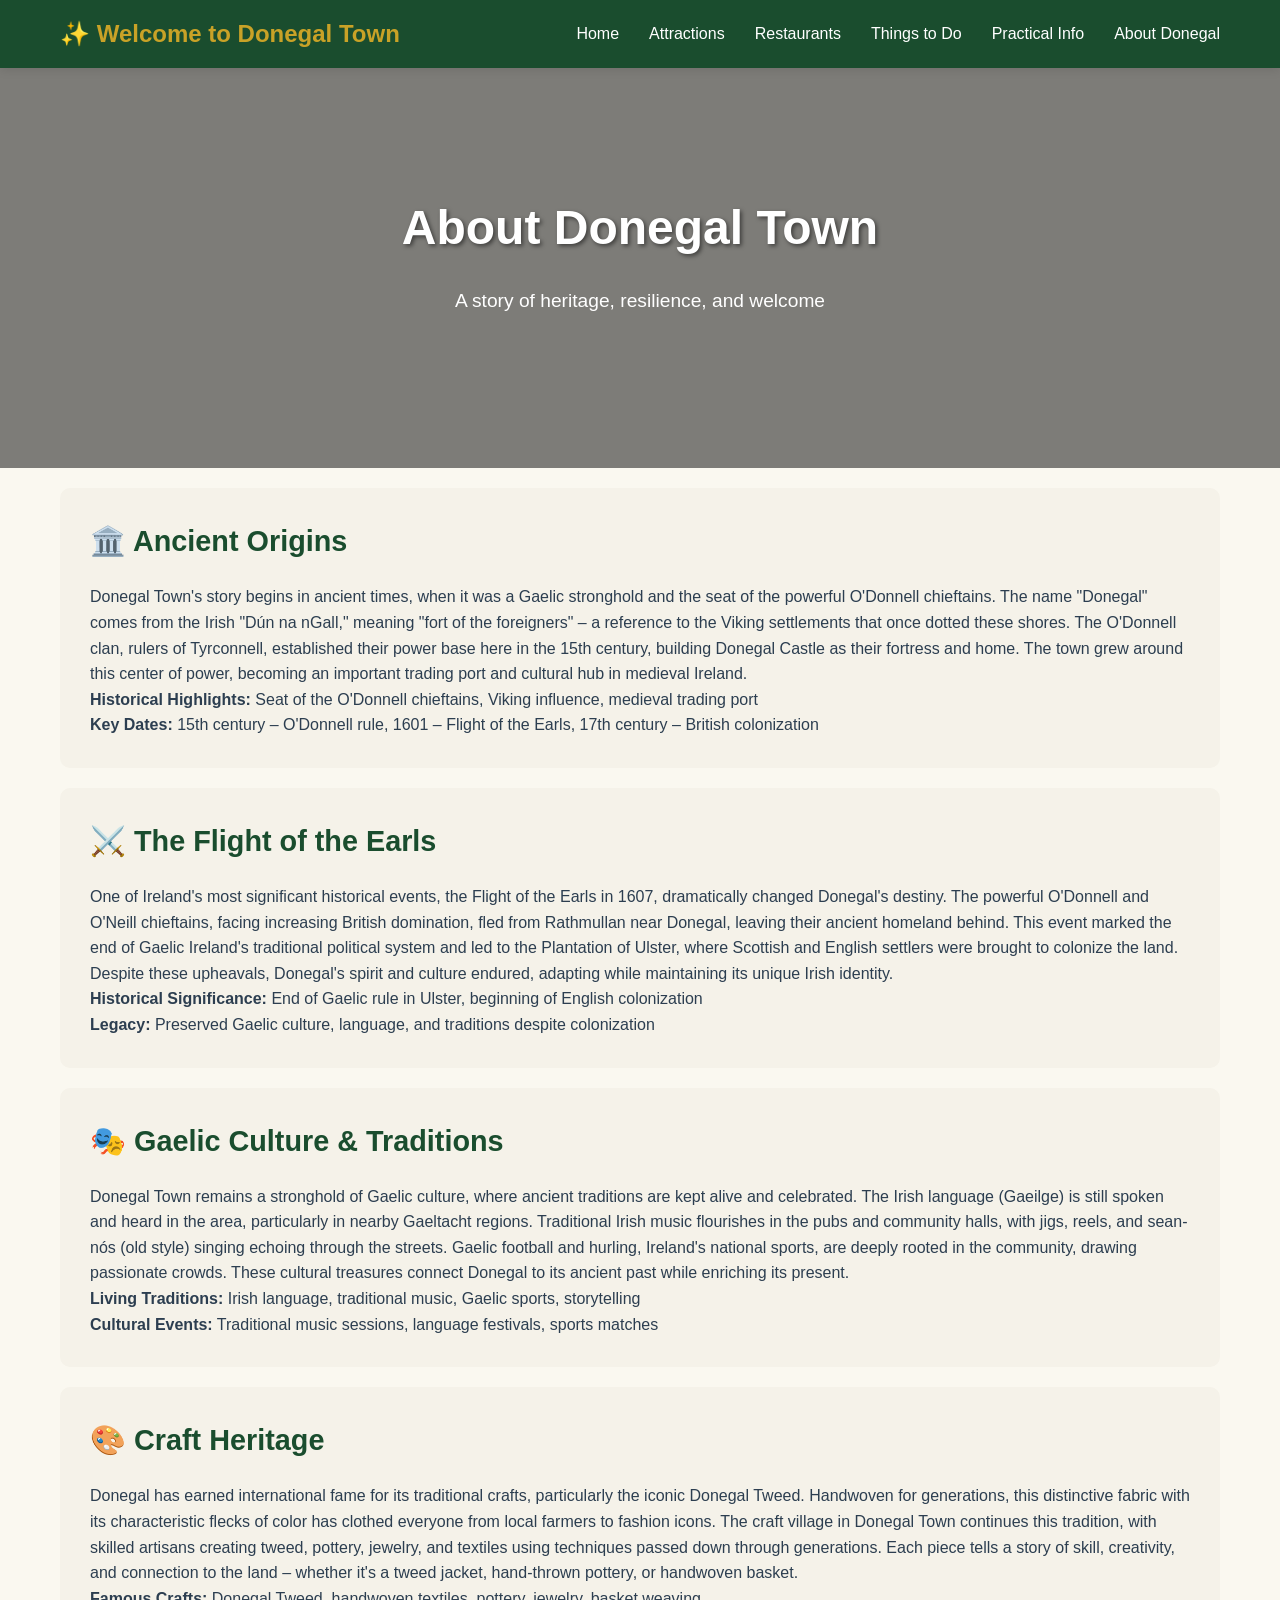
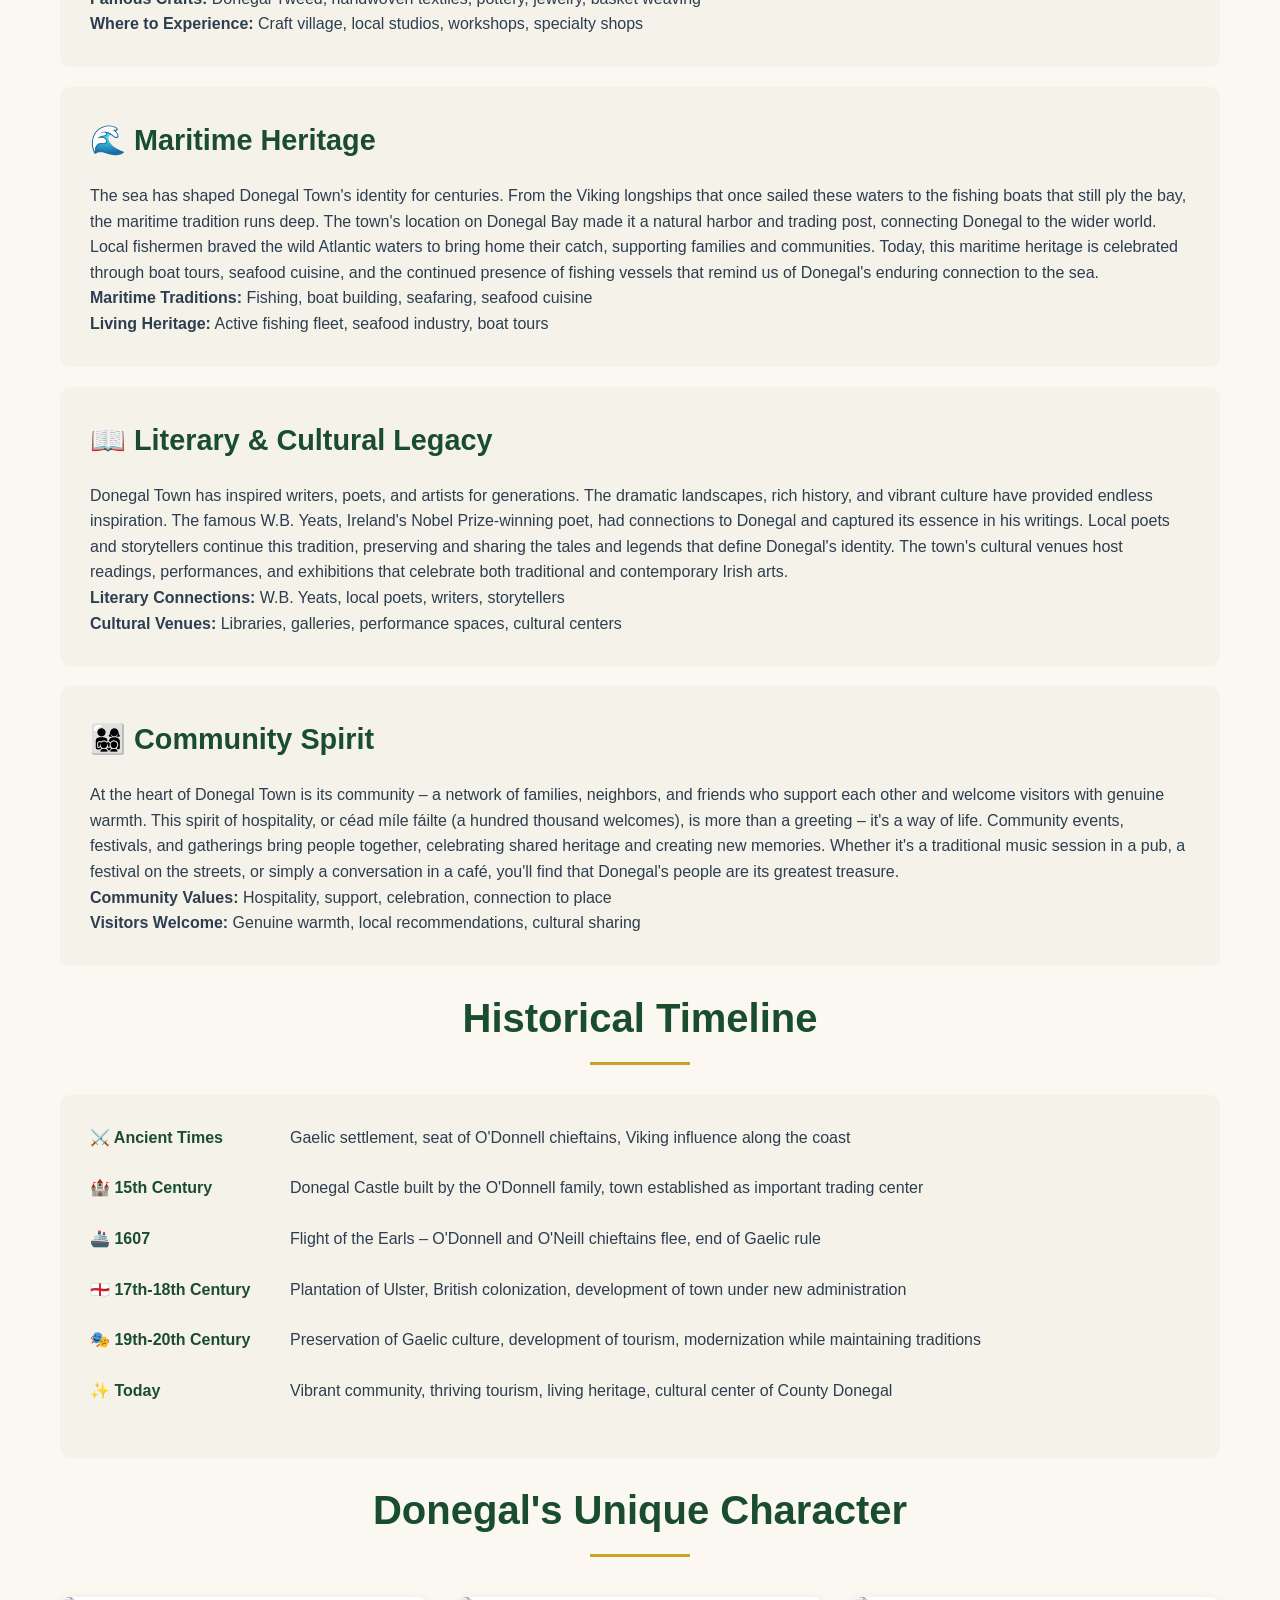
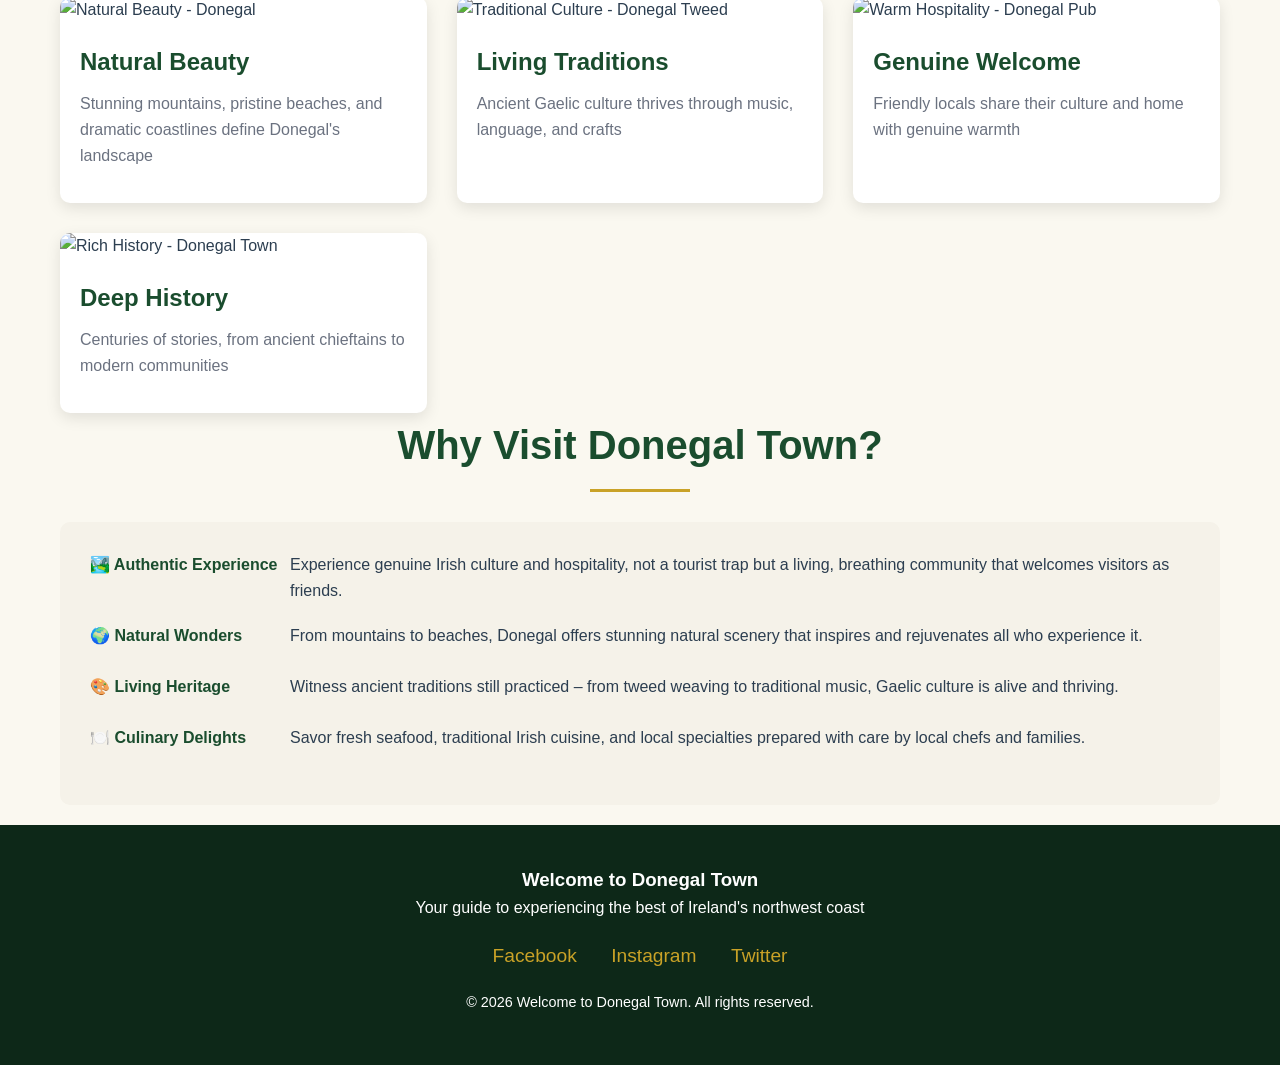
==== pages/about.html @ b7d8b686 "Make home screen cards clickable on mobile/tablet and add Donegal GAA crest logo" ====
<!DOCTYPE html>
<html lang="en">
<head>
    <meta charset="UTF-8">
    <meta name="viewport" content="width=device-width, initial-scale=1.0">
    <meta name="description" content="Learn about Donegal Town's rich history, Irish heritage, and culture. Discover the stories, traditions, and people that make this Irish town special.">
    <meta name="keywords" content="Donegal Town history, Irish heritage, Donegal culture, Irish traditions, County Donegal history">
    <title>About Donegal Town - History, Heritage & Culture</title>
    <link rel="stylesheet" href="../css/style.css">
</head>
<body>
    <header>
        <div class="container">
            <nav>
                <div class="logo">✨ Welcome to Donegal Town</div>
                <ul class="nav-links">
                    <li><a href="../index.html">Home</a></li>
                    <li><a href="attractions.html">Attractions</a></li>
                    <li><a href="restaurants.html">Restaurants</a></li>
                    <li><a href="things-to-do.html">Things to Do</a></li>
                    <li><a href="practical-info.html">Practical Info</a></li>
                    <li><a href="about.html">About Donegal</a></li>
                </ul>
            </nav>
        </div>
    </header>

    <section class="hero" style="background: linear-gradient(rgba(0,0,0,0.5), rgba(0,0,0,0.5)), url('https://upload.wikimedia.org/wikipedia/commons/4/4c/Donegal_Castle%2C_Donegal_Ireland.jpg') center/cover; height: 400px">
        <div class="hero-content container">
            <h1>About Donegal Town</h1>
            <p>A story of heritage, resilience, and welcome</p>
        </div>
    </section>

    <section class="container">
        <div class="info-section">
            <h3>🏛️ Ancient Origins</h3>
            <p>Donegal Town's story begins in ancient times, when it was a Gaelic stronghold and the seat of the powerful O'Donnell chieftains. The name "Donegal" comes from the Irish "Dún na nGall," meaning "fort of the foreigners" – a reference to the Viking settlements that once dotted these shores. The O'Donnell clan, rulers of Tyrconnell, established their power base here in the 15th century, building Donegal Castle as their fortress and home. The town grew around this center of power, becoming an important trading port and cultural hub in medieval Ireland.</p>
            <p><strong>Historical Highlights:</strong> Seat of the O'Donnell chieftains, Viking influence, medieval trading port</p>
            <p><strong>Key Dates:</strong> 15th century – O'Donnell rule, 1601 – Flight of the Earls, 17th century – British colonization</p>
        </div>

        <div class="info-section">
            <h3>⚔️ The Flight of the Earls</h3>
            <p>One of Ireland's most significant historical events, the Flight of the Earls in 1607, dramatically changed Donegal's destiny. The powerful O'Donnell and O'Neill chieftains, facing increasing British domination, fled from Rathmullan near Donegal, leaving their ancient homeland behind. This event marked the end of Gaelic Ireland's traditional political system and led to the Plantation of Ulster, where Scottish and English settlers were brought to colonize the land. Despite these upheavals, Donegal's spirit and culture endured, adapting while maintaining its unique Irish identity.</p>
            <p><strong>Historical Significance:</strong> End of Gaelic rule in Ulster, beginning of English colonization</p>
            <p><strong>Legacy:</strong> Preserved Gaelic culture, language, and traditions despite colonization</p>
        </div>

        <div class="info-section">
            <h3>🎭 Gaelic Culture & Traditions</h3>
            <p>Donegal Town remains a stronghold of Gaelic culture, where ancient traditions are kept alive and celebrated. The Irish language (Gaeilge) is still spoken and heard in the area, particularly in nearby Gaeltacht regions. Traditional Irish music flourishes in the pubs and community halls, with jigs, reels, and sean-nós (old style) singing echoing through the streets. Gaelic football and hurling, Ireland's national sports, are deeply rooted in the community, drawing passionate crowds. These cultural treasures connect Donegal to its ancient past while enriching its present.</p>
            <p><strong>Living Traditions:</strong> Irish language, traditional music, Gaelic sports, storytelling</p>
            <p><strong>Cultural Events:</strong> Traditional music sessions, language festivals, sports matches</p>
        </div>

        <div class="info-section">
            <h3>🎨 Craft Heritage</h3>
            <p>Donegal has earned international fame for its traditional crafts, particularly the iconic Donegal Tweed. Handwoven for generations, this distinctive fabric with its characteristic flecks of color has clothed everyone from local farmers to fashion icons. The craft village in Donegal Town continues this tradition, with skilled artisans creating tweed, pottery, jewelry, and textiles using techniques passed down through generations. Each piece tells a story of skill, creativity, and connection to the land – whether it's a tweed jacket, hand-thrown pottery, or handwoven basket.</p>
            <p><strong>Famous Crafts:</strong> Donegal Tweed, handwoven textiles, pottery, jewelry, basket weaving</p>
            <p><strong>Where to Experience:</strong> Craft village, local studios, workshops, specialty shops</p>
        </div>

        <div class="info-section">
            <h3>🌊 Maritime Heritage</h3>
            <p>The sea has shaped Donegal Town's identity for centuries. From the Viking longships that once sailed these waters to the fishing boats that still ply the bay, the maritime tradition runs deep. The town's location on Donegal Bay made it a natural harbor and trading post, connecting Donegal to the wider world. Local fishermen braved the wild Atlantic waters to bring home their catch, supporting families and communities. Today, this maritime heritage is celebrated through boat tours, seafood cuisine, and the continued presence of fishing vessels that remind us of Donegal's enduring connection to the sea.</p>
            <p><strong>Maritime Traditions:</strong> Fishing, boat building, seafaring, seafood cuisine</p>
            <p><strong>Living Heritage:</strong> Active fishing fleet, seafood industry, boat tours</p>
        </div>

        <div class="info-section">
            <h3>📖 Literary & Cultural Legacy</h3>
            <p>Donegal Town has inspired writers, poets, and artists for generations. The dramatic landscapes, rich history, and vibrant culture have provided endless inspiration. The famous W.B. Yeats, Ireland's Nobel Prize-winning poet, had connections to Donegal and captured its essence in his writings. Local poets and storytellers continue this tradition, preserving and sharing the tales and legends that define Donegal's identity. The town's cultural venues host readings, performances, and exhibitions that celebrate both traditional and contemporary Irish arts.</p>
            <p><strong>Literary Connections:</strong> W.B. Yeats, local poets, writers, storytellers</p>
            <p><strong>Cultural Venues:</strong> Libraries, galleries, performance spaces, cultural centers</p>
        </div>

        <div class="info-section">
            <h3>👨‍👩‍👧‍👦 Community Spirit</h3>
            <p>At the heart of Donegal Town is its community – a network of families, neighbors, and friends who support each other and welcome visitors with genuine warmth. This spirit of hospitality, or céad míle fáilte (a hundred thousand welcomes), is more than a greeting – it's a way of life. Community events, festivals, and gatherings bring people together, celebrating shared heritage and creating new memories. Whether it's a traditional music session in a pub, a festival on the streets, or simply a conversation in a café, you'll find that Donegal's people are its greatest treasure.</p>
            <p><strong>Community Values:</strong> Hospitality, support, celebration, connection to place</p>
            <p><strong>Visitors Welcome:</strong> Genuine warmth, local recommendations, cultural sharing</p>
        </div>
    </section>

    <section class="container">
        <h2>Historical Timeline</h2>
        <div class="info-section">
            <div class="info-item">
                <h4>⚔️ Ancient Times</h4>
                <p>Gaelic settlement, seat of O'Donnell chieftains, Viking influence along the coast</p>
            </div>
            <div class="info-item">
                <h4>🏰 15th Century</h4>
                <p>Donegal Castle built by the O'Donnell family, town established as important trading center</p>
            </div>
            <div class="info-item">
                <h4>🚢 1607</h4>
                <p>Flight of the Earls – O'Donnell and O'Neill chieftains flee, end of Gaelic rule</p>
            </div>
            <div class="info-item">
                <h4>🏴󠁧󠁢󠁥󠁮󠁧󠁿 17th-18th Century</h4>
                <p>Plantation of Ulster, British colonization, development of town under new administration</p>
            </div>
            <div class="info-item">
                <h4>🎭 19th-20th Century</h4>
                <p>Preservation of Gaelic culture, development of tourism, modernization while maintaining traditions</p>
            </div>
            <div class="info-item">
                <h4>✨ Today</h4>
                <p>Vibrant community, thriving tourism, living heritage, cultural center of County Donegal</p>
            </div>
        </div>
    </section>

    <section class="container">
        <h2>Donegal's Unique Character</h2>
        <div class="card-grid">
            <div class="card">
                <img src="https://upload.wikimedia.org/wikipedia/commons/3/32/Ruin_and_Bluestack_Mountains_-_geograph.org.uk_-_3379402.jpg" alt="Natural Beauty - Donegal">
                <div class="card-content">
                    <h3>Natural Beauty</h3>
                    <p>Stunning mountains, pristine beaches, and dramatic coastlines define Donegal's landscape</p>
                </div>
            </div>
            <div class="card">
                <img src="https://upload.wikimedia.org/wikipedia/commons/4/4c/Donegal_Tweed_Centre%2C_Ardara_-_geograph.org.uk_-_2518731.jpg" alt="Traditional Culture - Donegal Tweed">
                <div class="card-content">
                    <h3>Living Traditions</h3>
                    <p>Ancient Gaelic culture thrives through music, language, and crafts</p>
                </div>
            </div>
            <div class="card">
                <img src="https://upload.wikimedia.org/wikipedia/commons/7/75/County_Donegal_-_Donegal_Town_-_The_Olde_Castle_Bar_%5E_Restaurant_-_geograph.org.uk_-_3992911.jpg" alt="Warm Hospitality - Donegal Pub">
                <div class="card-content">
                    <h3>Genuine Welcome</h3>
                    <p>Friendly locals share their culture and home with genuine warmth</p>
                </div>
            </div>
            <div class="card">
                <img src="https://upload.wikimedia.org/wikipedia/commons/f/fd/Horse-chestnut_tree_Donegal_town_-_geograph.org.uk_-_408567.jpg" alt="Rich History - Donegal Town">
                <div class="card-content">
                    <h3>Deep History</h3>
                    <p>Centuries of stories, from ancient chieftains to modern communities</p>
                </div>
            </div>
        </div>
    </section>

    <section class="container">
        <h2>Why Visit Donegal Town?</h2>
        <div class="info-section">
            <div class="info-item">
                <h4>🏞️ Authentic Experience</h4>
                <p>Experience genuine Irish culture and hospitality, not a tourist trap but a living, breathing community that welcomes visitors as friends.</p>
            </div>
            <div class="info-item">
                <h4>🌍 Natural Wonders</h4>
                <p>From mountains to beaches, Donegal offers stunning natural scenery that inspires and rejuvenates all who experience it.</p>
            </div>
            <div class="info-item">
                <h4>🎨 Living Heritage</h4>
                <p>Witness ancient traditions still practiced – from tweed weaving to traditional music, Gaelic culture is alive and thriving.</p>
            </div>
            <div class="info-item">
                <h4>🍽️ Culinary Delights</h4>
                <p>Savor fresh seafood, traditional Irish cuisine, and local specialties prepared with care by local chefs and families.</p>
            </div>
        </div>
    </section>

    <footer>
        <div class="container">
            <h3>Welcome to Donegal Town</h3>
            <p>Your guide to experiencing the best of Ireland's northwest coast</p>
            <div class="social-links">
                <a href="#">Facebook</a>
                <a href="#">Instagram</a>
                <a href="#">Twitter</a>
            </div>
            <p style="margin-top: 20px; font-size: 0.9rem">&copy; 2026 Welcome to Donegal Town. All rights reserved.</p>
        </div>
    </footer>

    <script src="../js/script.js"></script>
</body>
</html>
---- css/style.css ----
* {
    margin: 0;
    padding: 0;
    box-sizing: border-box
}

:root {
    --primary-green: #1a4d2e;
    --dark-green: #0d2818;
    --accent-gold: #c9a227;
    --warm-cream: #faf8f0;
    --light-cream: #f5f2e9;
    --text-dark: #2c3e50;
    --text-light: #6b7280;
    --white: #ffffff;
    --shadow: rgba(0,0,0,0.1)
}

body {
    font-family: 'Inter', -apple-system, BlinkMacSystemFont, 'Segoe UI', Roboto, Oxygen, Ubuntu, Cantarell, sans-serif;
    line-height: 1.6;
    color: var(--text-dark);
    background-color: var(--warm-cream)
}

.container {
    max-width: 1200px;
    margin: 0 auto;
    padding: 0 20px
}

header {
    background: var(--primary-green);
    color: var(--white);
    padding: 15px 0;
    position: sticky;
    top: 0;
    z-index: 1000;
    box-shadow: 0 2px 10px var(--shadow)
}

nav {
    display: flex;
    justify-content: space-between;
    align-items: center
}

.logo {
    font-size: 1.5rem;
    font-weight: bold;
    color: var(--accent-gold);
    display: flex;
    align-items: center;
    gap: 10px
}

.crest-image {
    width: 40px;
    height: 40px;
    object-fit: contain
}

.nav-links {
    display: flex;
    list-style: none;
    gap: 30px
}

.nav-links a {
    color: var(--white);
    text-decoration: none;
    transition: color 0.3s
}

.nav-links a:hover {
    color: var(--accent-gold)
}

.hero {
    background: linear-gradient(rgba(0,0,0,0.5), rgba(0,0,0,0.5)), url('https://upload.wikimedia.org/wikipedia/commons/3/30/Donegal_Bay%2C_Donegal_Town_-_geograph.org.uk_-_5429090.jpg') center/cover;
    height: 500px;
    display: flex;
    align-items: center;
    justify-content: center;
    text-align: center;
    color: var(--white)
}

.hero-content h1 {
    font-size: 3rem;
    margin-bottom: 20px;
    text-shadow: 2px 2px 4px rgba(0,0,0,0.5)
}

.hero-content p {
    font-size: 1.2rem;
    margin-bottom: 30px
}

.cta-button {
    display: inline-block;
    background: var(--accent-gold);
    color: var(--white);
    padding: 15px 40px;
    text-decoration: none;
    border-radius: 5px;
    font-size: 1.1rem;
    transition: background 0.3s
}

.cta-button:hover {
    background: #a88620
}

section {
    padding: 60px 0
}

h2 {
    color: var(--primary-green);
    font-size: 2.5rem;
    margin-bottom: 30px;
    text-align: center;
    position: relative;
    padding-bottom: 15px
}

h2::after {
    content: '';
    position: absolute;
    bottom: 0;
    left: 50%;
    transform: translateX(-50%);
    width: 100px;
    height: 3px;
    background: var(--accent-gold)
}

.card-grid {
    display: grid;
    grid-template-columns: repeat(auto-fit, minmax(300px, 1fr));
    gap: 30px;
    margin-top: 40px
}

.card-link {
    text-decoration: none;
    color: inherit;
    display: block
}

.card {
    background: var(--white);
    border-radius: 10px;
    overflow: hidden;
    box-shadow: 0 5px 15px var(--shadow);
    transition: transform 0.3s, box-shadow 0.3s
}

.card-link:hover .card {
    transform: translateY(-5px);
    box-shadow: 0 8px 20px var(--shadow)
}

.card img {
    width: 100%;
    height: 200px;
    object-fit: cover
}

.card-content {
    padding: 20px
}

.card-content h3 {
    color: var(--primary-green);
    margin-bottom: 10px;
    font-size: 1.5rem
}

.card-content p {
    color: var(--text-light);
    margin-bottom: 15px
}

.info-section {
    background: var(--light-cream);
    border-radius: 10px;
    padding: 30px;
    margin: 20px 0
}

.info-section h3 {
    color: var(--primary-green);
    margin-bottom: 20px;
    font-size: 1.8rem
}

.info-item {
    display: flex;
    align-items: flex-start;
    margin-bottom: 20px
}

.info-item h4 {
    color: var(--primary-green);
    margin-bottom: 5px;
    min-width: 200px
}

footer {
    background: var(--dark-green);
    color: var(--white);
    padding: 40px 0;
    text-align: center
}

footer p {
    margin-bottom: 10px
}

.social-links {
    margin-top: 20px
}

.social-links a {
    color: var(--accent-gold);
    margin: 0 15px;
    text-decoration: none;
    font-size: 1.2rem
}

.celtic-border {
    border: 2px solid var(--accent-gold);
    position: relative;
    padding: 5px
}

.celtic-border::before,
.celtic-border::after {
    content: '';
    position: absolute;
    width: 30px;
    height: 30px;
    border: 2px solid var(--accent-gold)
}

.celtic-border::before {
    top: -10px;
    left: -10px;
    border-right: none;
    border-bottom: none
}

.celtic-border::after {
    bottom: -10px;
    right: -10px;
    border-left: none;
    border-top: none
}

@media (max-width: 768px) {
    .nav-links {
        display: none
    }

    .hero-content h1 {
        font-size: 2rem
    }

    .hero-content p {
        font-size: 1rem
    }

    h2 {
        font-size: 2rem
    }

    .info-item {
        flex-direction: column
    }

    .info-item h4 {
        min-width: auto
    }
}
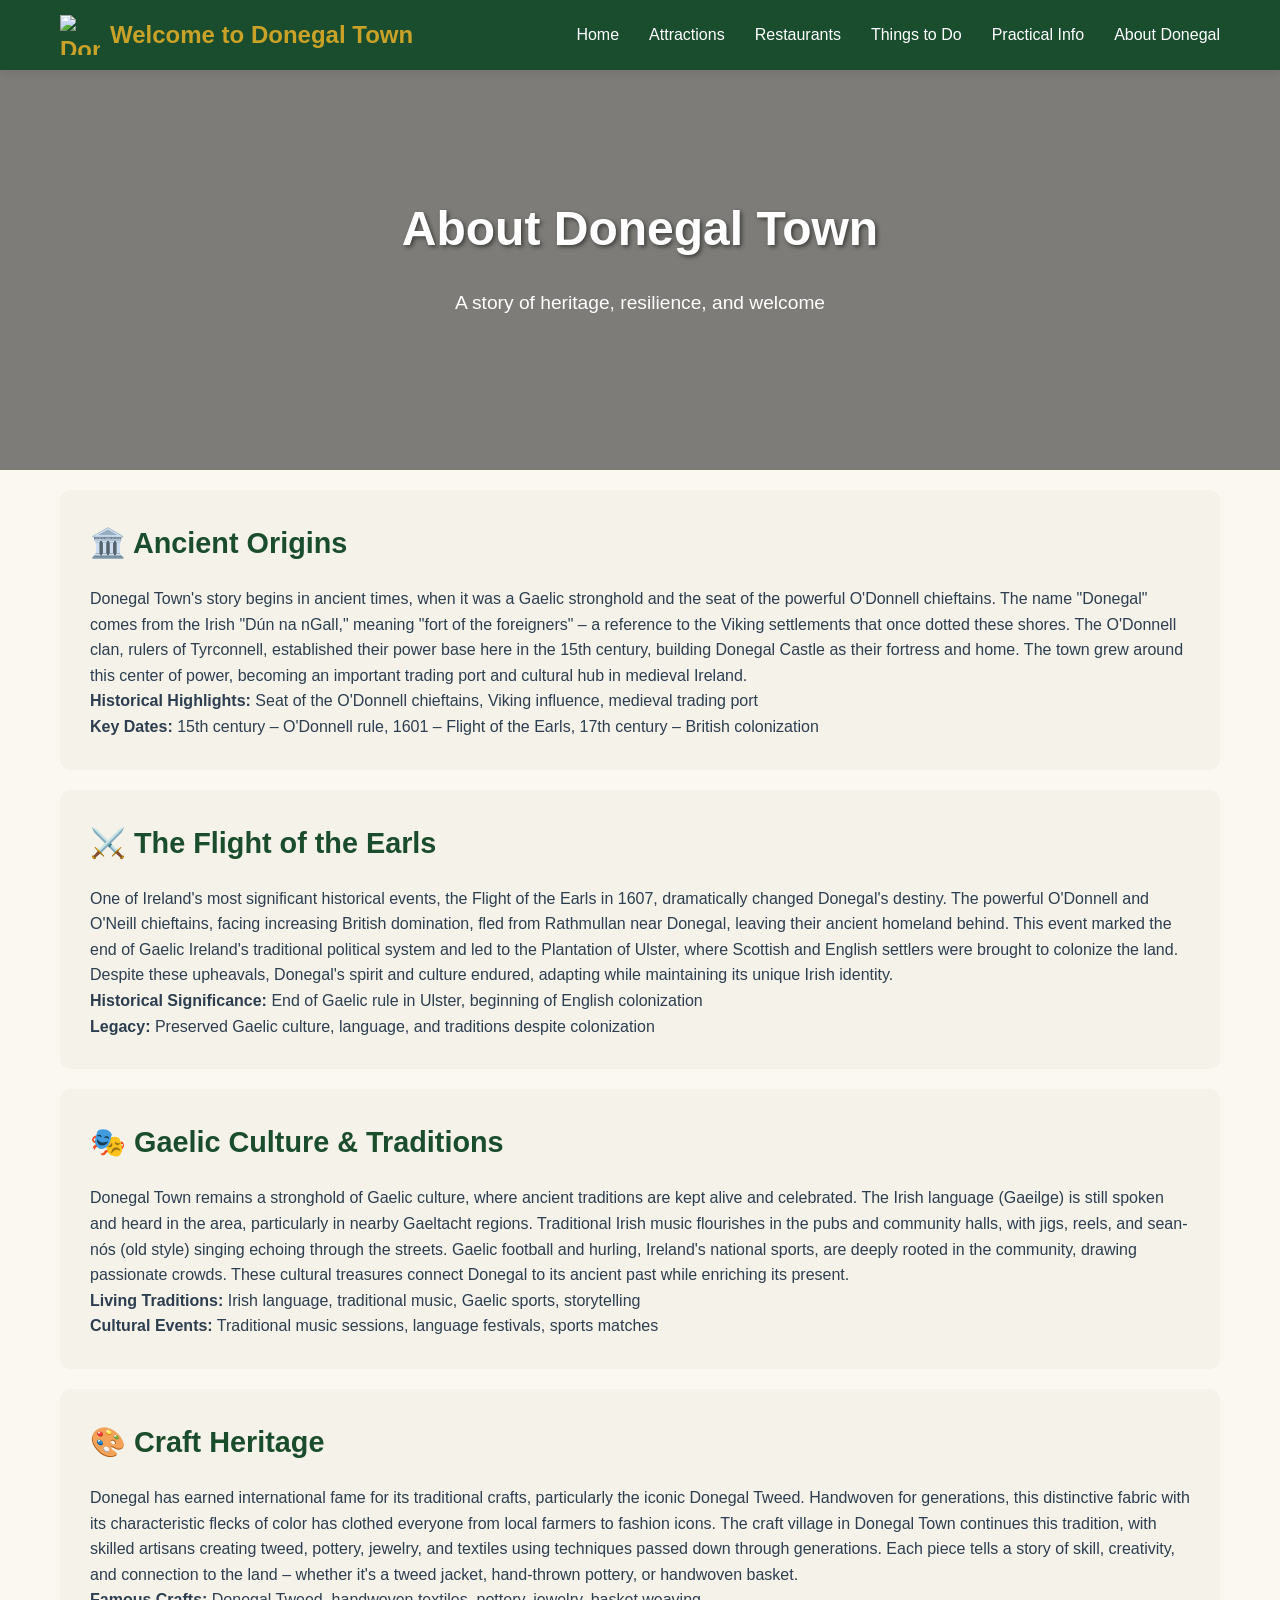
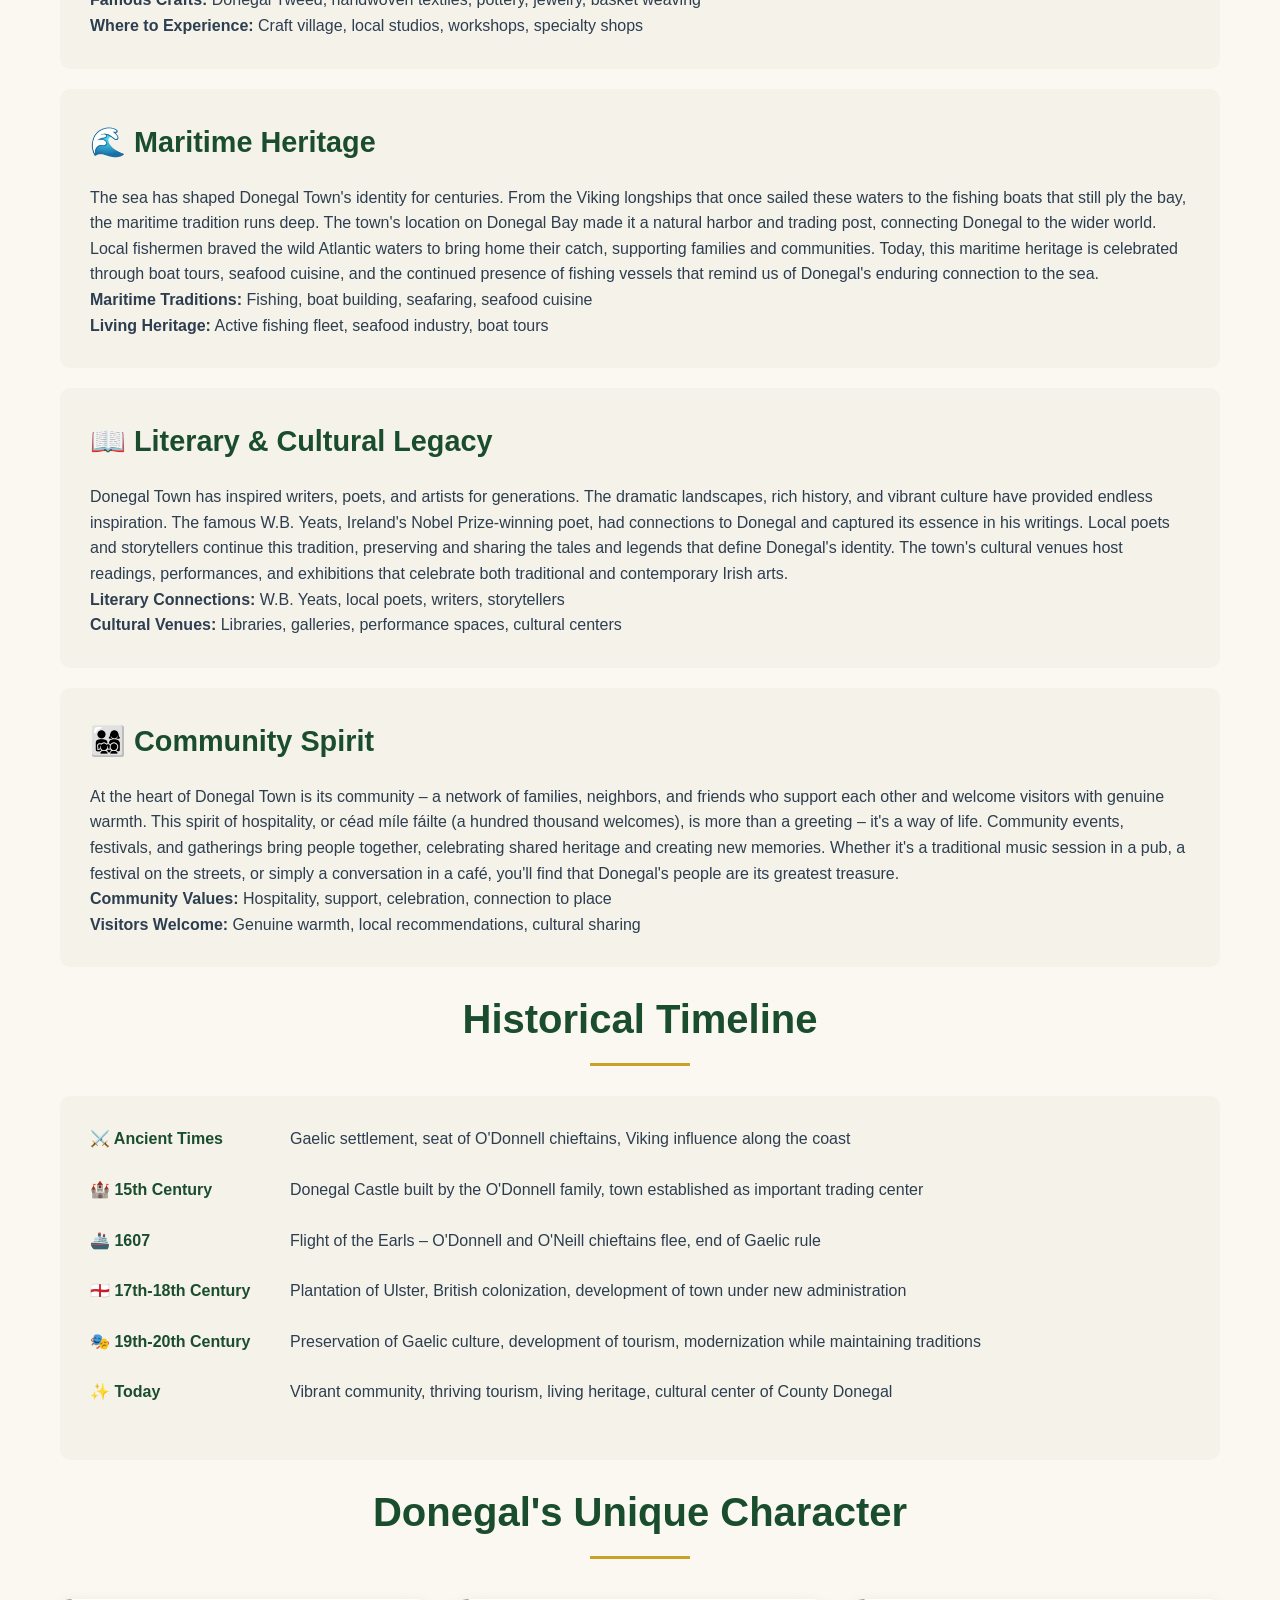
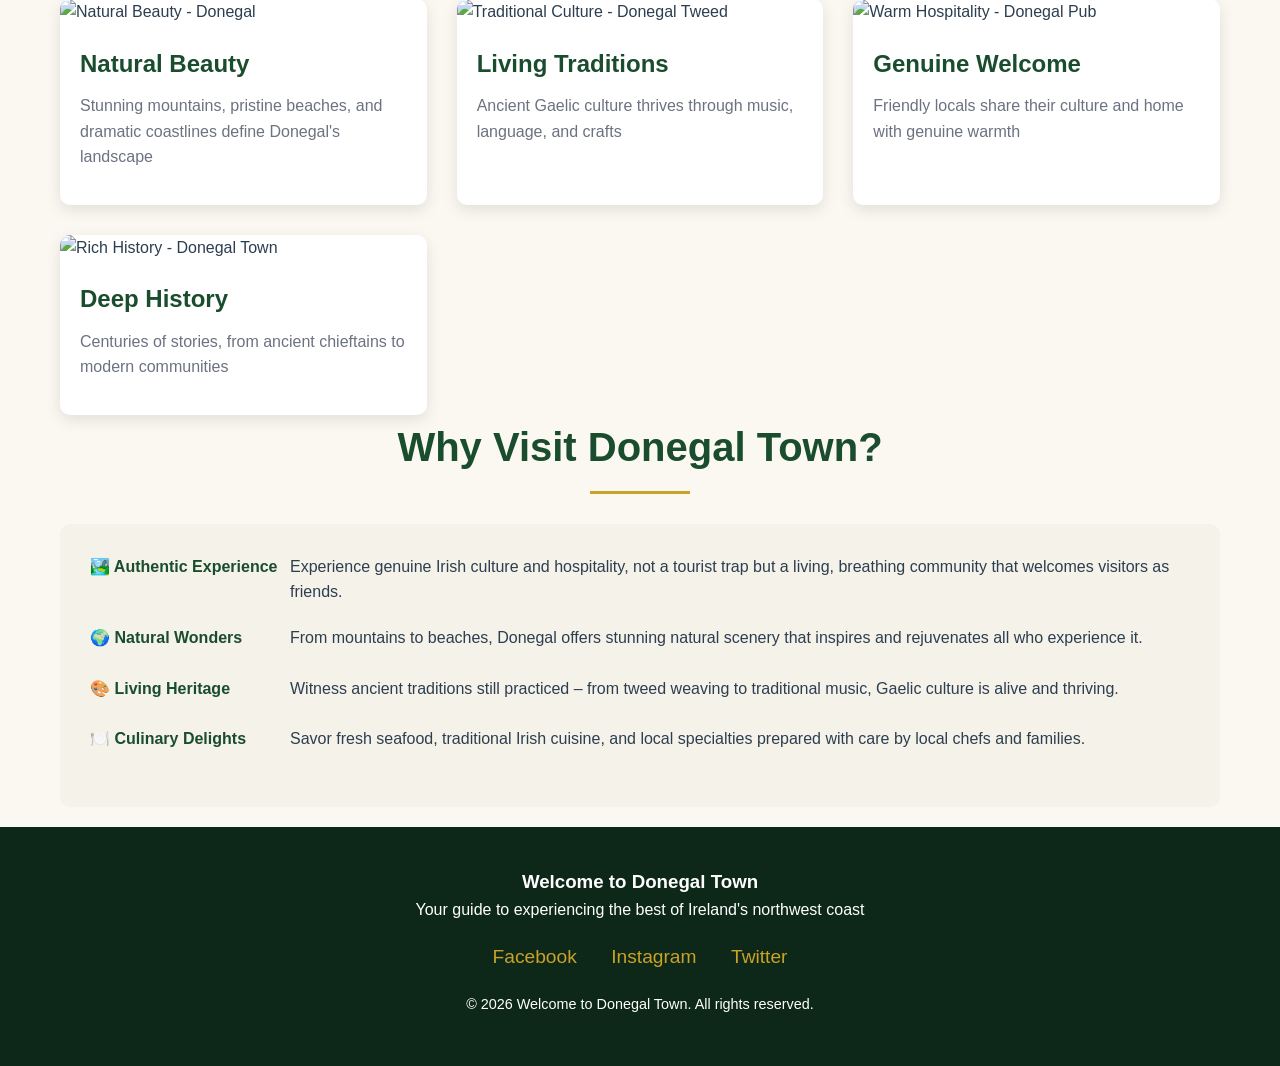
==== commit 8c93848e: "Add hamburger menu for mobile navigation" ====
--- a/pages/about.html
+++ b/pages/about.html
@@ -12,7 +12,12 @@
     <header>
         <div class="container">
             <nav>
-                <div class="logo">✨ Welcome to Donegal Town</div>
+                <div class="logo"><img src="https://upload.wikimedia.org/wikipedia/en/0/01/Donegal_GAA_crest.png" alt="Donegal Crest" class="crest-image"> Welcome to Donegal Town</div>
+                <button class="mobile-menu-btn" aria-label="Toggle navigation">
+                    <span></span>
+                    <span></span>
+                    <span></span>
+                </button>
                 <ul class="nav-links">
                     <li><a href="../index.html">Home</a></li>
                     <li><a href="attractions.html">Attractions</a></li>
--- a/css/style.css
+++ b/css/style.css
@@ -259,9 +259,54 @@
     border-top: none
 }
 
+.mobile-menu-btn {
+    display: none;
+    flex-direction: column;
+    background: none;
+    border: none;
+    cursor: pointer;
+    padding: 5px;
+    gap: 5px
+}
+
+.mobile-menu-btn span {
+    width: 25px;
+    height: 3px;
+    background: var(--accent-gold);
+    transition: 0.3s
+}
+
 @media (max-width: 768px) {
+    .mobile-menu-btn {
+        display: flex
+    }
+
     .nav-links {
-        display: none
+        display: none;
+        position: absolute;
+        top: 100%;
+        left: 0;
+        right: 0;
+        background: var(--primary-green);
+        flex-direction: column;
+        gap: 0;
+        padding: 20px 0;
+        box-shadow: 0 5px 10px var(--shadow)
+    }
+
+    .nav-links.active {
+        display: flex
+    }
+
+    .nav-links li {
+        width: 100%;
+        text-align: center
+    }
+
+    .nav-links a {
+        display: block;
+        padding: 15px 20px;
+        border-bottom: 1px solid rgba(255,255,255,0.1)
     }
 
     .hero-content h1 {
